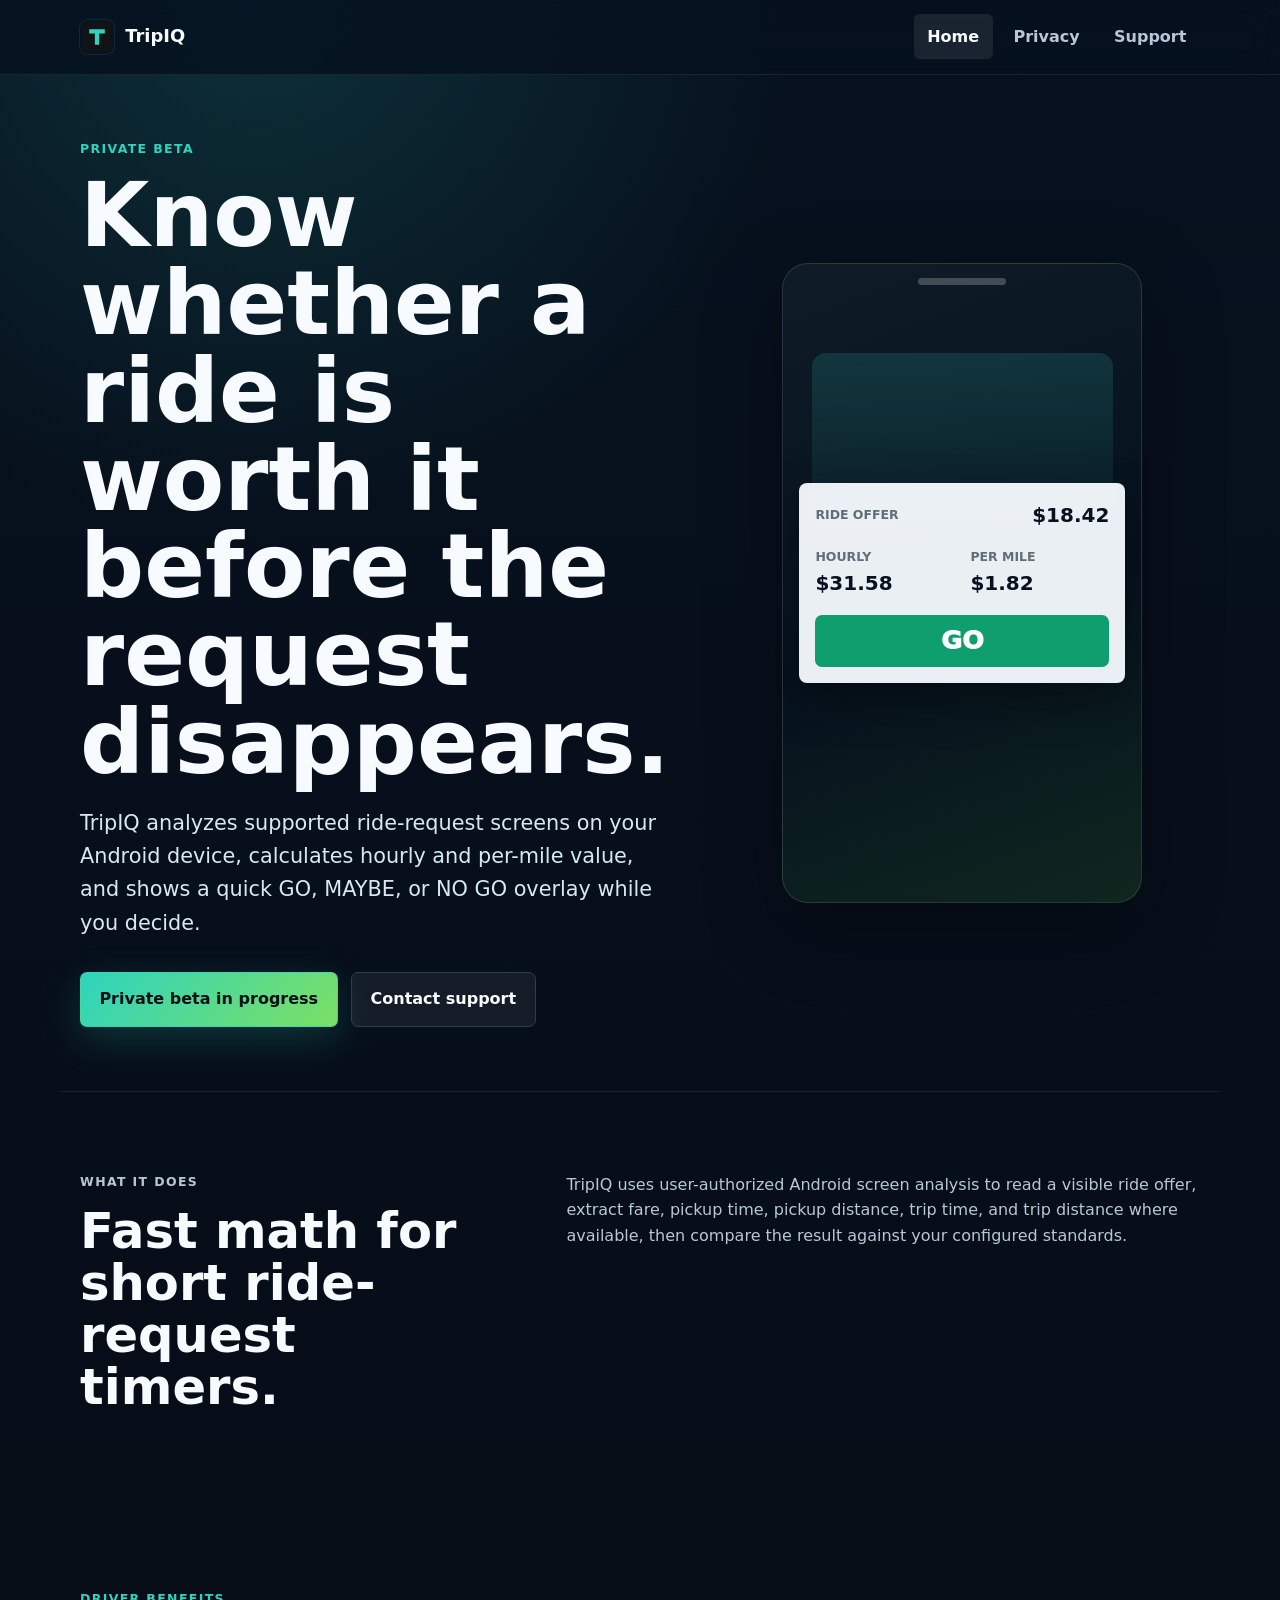
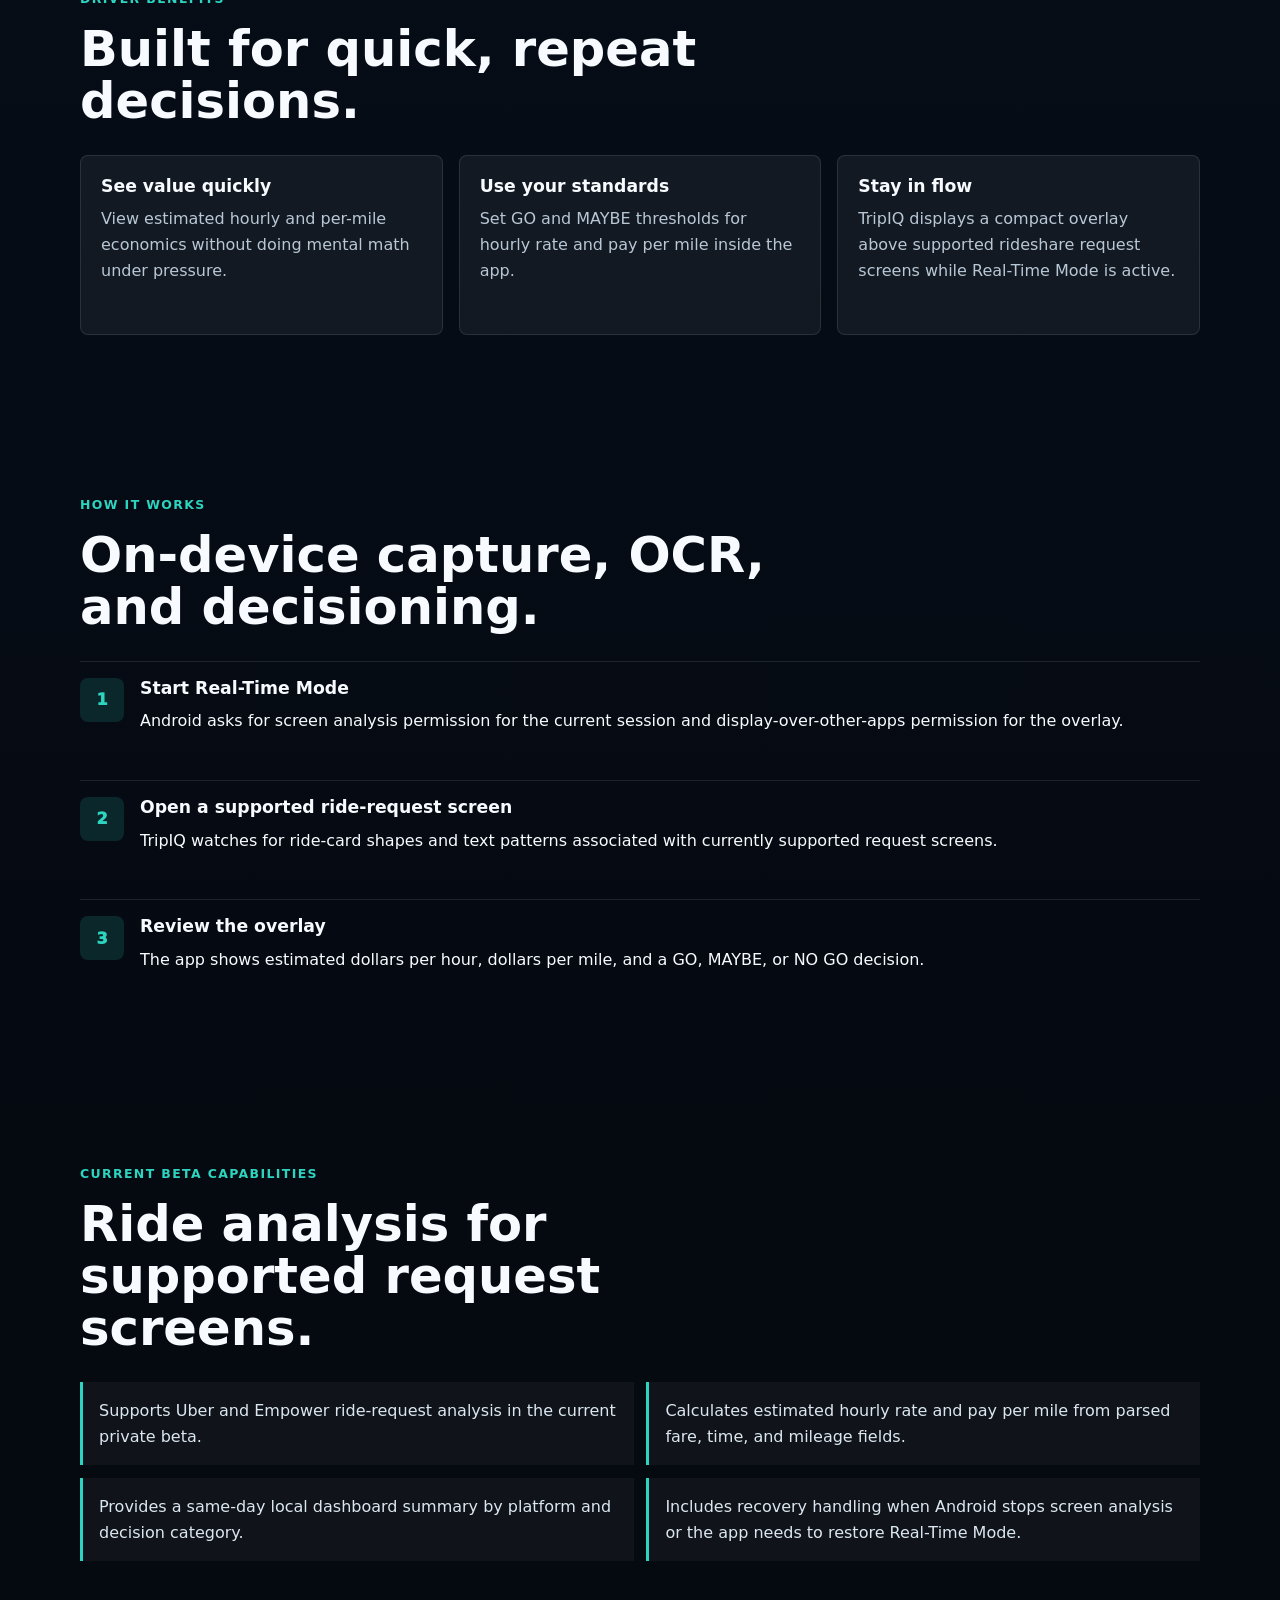
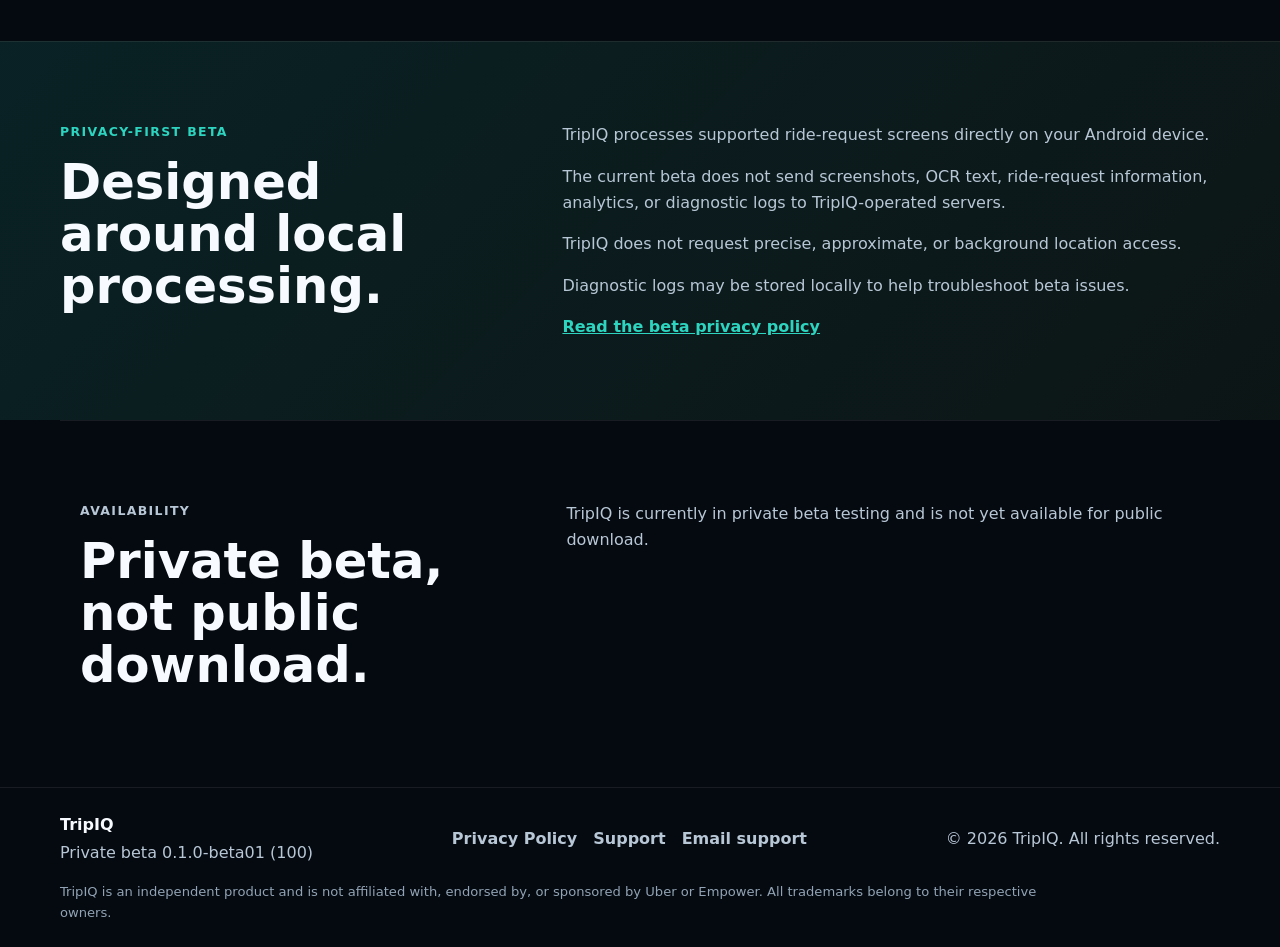
==== index.html @ 37052b3e "Launch TripIQ beta website" ====
﻿<!doctype html>
<html lang="en">
<head>
  <meta charset="utf-8">
  <meta name="viewport" content="width=device-width, initial-scale=1">
  <title>TripIQ | Private beta ride analysis for drivers</title>
  <meta name="description" content="TripIQ helps rideshare drivers judge supported ride requests with on-device hourly and per-mile analysis during private beta testing.">
  <meta name="theme-color" content="#08111f">
  <link rel="icon" href="assets/tripiq-icon.svg" type="image/svg+xml">
  <link rel="stylesheet" href="styles.css">
</head>
<body>
  <a class="skip-link" href="#main">Skip to content</a>
  <header class="site-header">
    <nav class="nav" aria-label="Main navigation">
      <a class="brand" href="index.html" aria-label="TripIQ home">
        <img src="assets/tripiq-icon.svg" alt="" width="34" height="34">
        <span>TripIQ</span>
      </a>
      <button class="nav-toggle" type="button" aria-expanded="false" aria-controls="site-links">
        <span class="sr-only">Menu</span>
        <span></span><span></span><span></span>
      </button>
      <div class="nav-links" id="site-links">
        <a href="index.html" aria-current="page">Home</a>
        <a href="privacy.html">Privacy</a>
        <a href="support.html">Support</a>
      </div>
    </nav>
  </header>

  <main id="main">
    <section class="hero section">
      <div class="hero-copy">
        <p class="eyebrow">Private beta</p>
        <h1>Know whether a ride is worth it before the request disappears.</h1>
        <p class="lede">TripIQ analyzes supported ride-request screens on your Android device, calculates hourly and per-mile value, and shows a quick GO, MAYBE, or NO GO overlay while you decide.</p>
        <div class="hero-actions" aria-label="Primary actions">
          <span class="button button-disabled" aria-disabled="true">Private beta in progress</span>
          <a class="button button-secondary" href="support.html">Contact support</a>
        </div>
      </div>
      <div class="hero-panel" aria-label="TripIQ result preview">
        <div class="phone-shell">
          <div class="phone-top"></div>
          <div class="ride-card-mini">
            <div class="mini-row"><span>Ride offer</span><strong>$18.42</strong></div>
            <div class="mini-grid">
              <div><span>Hourly</span><strong>$31.58</strong></div>
              <div><span>Per mile</span><strong>$1.82</strong></div>
            </div>
            <div class="decision-pill">GO</div>
          </div>
        </div>
      </div>
    </section>

    <section class="section split-section">
      <div>
        <p class="eyebrow">What it does</p>
        <h2>Fast math for short ride-request timers.</h2>
      </div>
      <p>TripIQ uses user-authorized Android screen analysis to read a visible ride offer, extract fare, pickup time, pickup distance, trip time, and trip distance where available, then compare the result against your configured standards.</p>
    </section>

    <section class="section benefits" aria-labelledby="benefits-title">
      <div class="section-heading">
        <p class="eyebrow">Driver benefits</p>
        <h2 id="benefits-title">Built for quick, repeat decisions.</h2>
      </div>
      <div class="card-grid three">
        <article class="info-card"><h3>See value quickly</h3><p>View estimated hourly and per-mile economics without doing mental math under pressure.</p></article>
        <article class="info-card"><h3>Use your standards</h3><p>Set GO and MAYBE thresholds for hourly rate and pay per mile inside the app.</p></article>
        <article class="info-card"><h3>Stay in flow</h3><p>TripIQ displays a compact overlay above supported rideshare request screens while Real-Time Mode is active.</p></article>
      </div>
    </section>

    <section class="section process" aria-labelledby="how-title">
      <div class="section-heading">
        <p class="eyebrow">How it works</p>
        <h2 id="how-title">On-device capture, OCR, and decisioning.</h2>
      </div>
      <ol class="steps">
        <li><span>1</span><div><h3>Start Real-Time Mode</h3><p>Android asks for screen analysis permission for the current session and display-over-other-apps permission for the overlay.</p></div></li>
        <li><span>2</span><div><h3>Open a supported ride-request screen</h3><p>TripIQ watches for ride-card shapes and text patterns associated with currently supported request screens.</p></div></li>
        <li><span>3</span><div><h3>Review the overlay</h3><p>The app shows estimated dollars per hour, dollars per mile, and a GO, MAYBE, or NO GO decision.</p></div></li>
      </ol>
    </section>

    <section class="section capabilities" aria-labelledby="capabilities-title">
      <div class="section-heading">
        <p class="eyebrow">Current beta capabilities</p>
        <h2 id="capabilities-title">Ride analysis for supported request screens.</h2>
      </div>
      <div class="feature-list">
        <p>Supports Uber and Empower ride-request analysis in the current private beta.</p>
        <p>Calculates estimated hourly rate and pay per mile from parsed fare, time, and mileage fields.</p>
        <p>Provides a same-day local dashboard summary by platform and decision category.</p>
        <p>Includes recovery handling when Android stops screen analysis or the app needs to restore Real-Time Mode.</p>
      </div>
    </section>

    <section class="section privacy-band" aria-labelledby="privacy-title">
      <div>
        <p class="eyebrow">Privacy-first beta</p>
        <h2 id="privacy-title">Designed around local processing.</h2>
      </div>
      <div class="privacy-points">
        <p>TripIQ processes supported ride-request screens directly on your Android device.</p>
        <p>The current beta does not send screenshots, OCR text, ride-request information, analytics, or diagnostic logs to TripIQ-operated servers.</p>
        <p>TripIQ does not request precise, approximate, or background location access.</p>
        <p>Diagnostic logs may be stored locally to help troubleshoot beta issues.</p>
        <a class="text-link" href="privacy.html">Read the beta privacy policy</a>
      </div>
    </section>

    <section class="section beta-note" aria-labelledby="beta-title">
      <div>
        <p class="eyebrow">Availability</p>
        <h2 id="beta-title">Private beta, not public download.</h2>
      </div>
      <p>TripIQ is currently in private beta testing and is not yet available for public download.</p>
    </section>
  </main>

  <footer class="site-footer">
    <div><strong>TripIQ</strong><span>Private beta 0.1.0-beta01 (100)</span></div>
    <nav aria-label="Footer navigation"><a href="privacy.html">Privacy Policy</a><a href="support.html">Support</a><a href="mailto:support.tripiq@gmail.com">Email support</a></nav>
    <p>&copy; 2026 TripIQ. All rights reserved.</p>
    <p class="footer-legal">TripIQ is an independent product and is not affiliated with, endorsed by, or sponsored by Uber or Empower. All trademarks belong to their respective owners.</p>
  </footer>
  <script src="script.js"></script>
</body>
</html>
---- styles.css ----
﻿:root {
  color-scheme: dark;
  --bg: #07111f;
  --bg-2: #0b1828;
  --surface: #111d2b;
  --surface-2: #142536;
  --text: #f7fbff;
  --muted: #b8c7d6;
  --line: #284053;
  --accent: #2dd4bf;
  --accent-2: #7ddf64;
  --warn: #fbbf24;
  --shadow: 0 24px 80px rgba(0, 0, 0, .32);
}

* { box-sizing: border-box; }
html { scroll-behavior: smooth; }
body {
  margin: 0;
  overflow-x: hidden;
  font-family: Inter, ui-sans-serif, system-ui, -apple-system, BlinkMacSystemFont, "Segoe UI", sans-serif;
  background: radial-gradient(circle at 20% 0%, rgba(45, 212, 191, .16), transparent 34rem), linear-gradient(180deg, var(--bg), #050910 72%);
  color: var(--text);
  line-height: 1.6;
}
body.nav-open { overflow: hidden; }
a { color: inherit; }
a:hover { color: var(--accent); }
:focus-visible { outline: 3px solid var(--accent); outline-offset: 4px; border-radius: 6px; }
.skip-link { position: absolute; left: 1rem; top: .75rem; z-index: 20; transform: translateY(-160%); padding: .7rem 1rem; background: var(--accent); color: #041116; font-weight: 800; border-radius: 6px; }
.skip-link:focus { transform: translateY(0); }
.sr-only { position: absolute; width: 1px; height: 1px; overflow: hidden; clip: rect(0, 0, 0, 0); white-space: nowrap; }
.site-header { position: sticky; top: 0; z-index: 10; backdrop-filter: blur(18px); background: rgba(7, 17, 31, .84); border-bottom: 1px solid rgba(255, 255, 255, .08); }
.nav { max-width: 1160px; margin: 0 auto; padding: .9rem 1.25rem; display: flex; align-items: center; justify-content: space-between; gap: 1rem; }
.brand { display: inline-flex; align-items: center; gap: .7rem; text-decoration: none; font-weight: 900; font-size: 1.12rem; letter-spacing: 0; }
.brand img { border-radius: 8px; box-shadow: 0 0 0 1px rgba(255, 255, 255, .08); }
.nav-links { display: flex; gap: .45rem; align-items: center; }
.nav-links a { padding: .6rem .85rem; color: var(--muted); text-decoration: none; font-weight: 700; border-radius: 6px; }
.nav-links a[aria-current="page"], .nav-links a:hover { color: var(--text); background: rgba(255, 255, 255, .08); }
.nav-toggle { display: none; width: 44px; height: 44px; border: 1px solid var(--line); background: rgba(255, 255, 255, .06); border-radius: 6px; }
.nav-toggle span:not(.sr-only) { display: block; width: 20px; height: 2px; margin: 4px auto; background: var(--text); }
.section { max-width: 1160px; margin: 0 auto; padding: 5rem 1.25rem; }
.hero { min-height: min(760px, calc(100vh - 120px)); display: grid; grid-template-columns: minmax(0, 1.1fr) minmax(300px, .9fr); gap: clamp(2rem, 5vw, 5rem); align-items: center; padding-top: 4rem; padding-bottom: 4rem; }
.eyebrow { margin: 0 0 .85rem; color: var(--accent); font-weight: 900; text-transform: uppercase; font-size: .78rem; letter-spacing: .11em; }
h1, h2, h3, p { margin-top: 0; }
h1 { max-width: 780px; font-size: clamp(2.7rem, 7vw, 5.9rem); line-height: .98; letter-spacing: 0; margin-bottom: 1.25rem; }
h2 { font-size: clamp(1.8rem, 4vw, 3.1rem); line-height: 1.05; letter-spacing: 0; margin-bottom: 1rem; }
h3 { font-size: 1.08rem; line-height: 1.25; margin-bottom: .55rem; }
.lede { color: #d9e7f2; max-width: 710px; font-size: clamp(1.07rem, 2.2vw, 1.3rem); }
.hero-actions { display: flex; flex-wrap: wrap; gap: .85rem; margin-top: 2rem; }
.button { display: inline-flex; align-items: center; justify-content: center; min-height: 48px; padding: .85rem 1.15rem; border-radius: 7px; border: 1px solid rgba(45, 212, 191, .65); background: linear-gradient(135deg, var(--accent), var(--accent-2)); color: #041116; text-decoration: none; font-weight: 900; box-shadow: 0 12px 38px rgba(45, 212, 191, .2); }
.button-secondary { color: var(--text); background: rgba(255, 255, 255, .06); border-color: var(--line); box-shadow: none; }
.button-disabled { cursor: default; }
.hero-panel { display: flex; justify-content: center; }
.phone-shell { width: min(360px, 100%); aspect-ratio: 9 / 16; padding: 1rem; border: 1px solid rgba(255, 255, 255, .12); border-radius: 26px; background: linear-gradient(160deg, #101b28, #06111e 55%, #0f271f); box-shadow: var(--shadow); display: grid; align-content: center; position: relative; overflow: hidden; }
.phone-shell:before { content: ""; position: absolute; inset: 14% 8% auto; height: 38%; background: linear-gradient(180deg, rgba(45, 212, 191, .16), transparent); border-radius: 14px; }
.phone-top { position: absolute; top: 14px; left: 50%; width: 88px; height: 7px; transform: translateX(-50%); border-radius: 999px; background: rgba(255, 255, 255, .22); }
.ride-card-mini { position: relative; border-radius: 8px; padding: 1rem; background: rgba(247, 251, 255, .95); color: #07111f; box-shadow: 0 18px 44px rgba(0, 0, 0, .35); }
.mini-row, .mini-grid { display: flex; justify-content: space-between; gap: 1rem; align-items: center; }
.mini-grid { display: grid; grid-template-columns: 1fr 1fr; margin: 1rem 0; }
.ride-card-mini span { display: block; color: #5f6e7a; font-size: .78rem; font-weight: 800; text-transform: uppercase; }
.ride-card-mini strong { font-size: 1.25rem; }
.decision-pill { display: grid; place-items: center; min-height: 52px; border-radius: 7px; background: #0f9f6e; color: white; font-weight: 1000; font-size: 1.6rem; }
.split-section, .beta-note, .privacy-band { display: grid; grid-template-columns: .8fr 1.2fr; gap: clamp(1.5rem, 5vw, 4rem); align-items: start; border-top: 1px solid rgba(255, 255, 255, .08); }
.split-section p, .beta-note p, .privacy-points p, .info-card p, .support-panel p, .policy-content p { color: var(--muted); }
.section-heading { max-width: 720px; margin-bottom: 1.75rem; }
.card-grid { display: grid; gap: 1rem; }
.card-grid.three { grid-template-columns: repeat(3, minmax(0, 1fr)); }
.info-card, .support-panel { background: rgba(255, 255, 255, .055); border: 1px solid rgba(255, 255, 255, .1); border-radius: 8px; padding: 1.25rem; }
.info-card { min-height: 180px; }
.steps { list-style: none; padding: 0; margin: 0; display: grid; gap: .9rem; }
.steps li { display: grid; grid-template-columns: 44px 1fr; gap: 1rem; padding: 1rem 0; border-top: 1px solid rgba(255, 255, 255, .1); }
.steps span { display: grid; place-items: center; width: 44px; height: 44px; border-radius: 8px; background: rgba(45, 212, 191, .14); color: var(--accent); font-weight: 1000; }
.feature-list { display: grid; grid-template-columns: repeat(2, minmax(0, 1fr)); gap: .8rem; }
.feature-list p { margin: 0; padding: 1rem; border-left: 3px solid var(--accent); background: rgba(255, 255, 255, .045); color: #dbe7f0; }
.privacy-band { max-width: none; padding-left: max(1.25rem, calc((100vw - 1160px) / 2)); padding-right: max(1.25rem, calc((100vw - 1160px) / 2)); background: linear-gradient(135deg, rgba(45, 212, 191, .12), rgba(125, 223, 100, .06)); }
.text-link { color: var(--accent); font-weight: 900; }
.page-hero { padding-bottom: 2rem; }
.policy-main, .support-main { min-height: 70vh; }
.policy-content { max-width: 860px; padding-top: 1rem; }
.policy-content h2 { font-size: 1.45rem; margin-top: 2rem; }
.policy-content a { color: var(--accent); font-weight: 800; }
.support-grid { display: grid; grid-template-columns: .9fr 1.1fr; gap: 1rem; align-items: start; padding-top: 1rem; }
.support-panel ul { margin: 0; padding-left: 1.2rem; color: var(--muted); }
.support-panel li + li { margin-top: .5rem; }
.caution { border-color: rgba(251, 191, 36, .4); background: rgba(251, 191, 36, .08); }
.site-footer { border-top: 1px solid rgba(255, 255, 255, .08); padding: 1.5rem max(1.25rem, calc((100vw - 1160px) / 2)); display: flex; justify-content: space-between; gap: 1rem; align-items: center; color: var(--muted); flex-wrap: wrap; }
.site-footer div { display: grid; gap: .15rem; }
.site-footer strong { color: var(--text); }
.site-footer nav { display: flex; gap: 1rem; }
.site-footer a { color: var(--muted); text-decoration: none; font-weight: 800; }
.site-footer p { margin: 0; }
@media (max-width: 820px) {
  .nav-toggle { display: inline-block; }
  .nav-links { position: fixed; inset: 66px 0 auto 0; display: none; flex-direction: column; align-items: stretch; padding: 1rem 1.25rem 1.25rem; background: rgba(7, 17, 31, .98); border-bottom: 1px solid rgba(255, 255, 255, .08); }
  body.nav-open .nav-links { display: flex; }
  .hero, .split-section, .beta-note, .privacy-band, .support-grid { grid-template-columns: 1fr; }
  .hero { min-height: auto; gap: 1.5rem; padding-top: 2.6rem; }
  .hero-copy { max-width: 340px; }
  h1 { max-width: 340px; font-size: clamp(1.75rem, 7.2vw, 1.98rem); line-height: 1.1; overflow-wrap: break-word; }
  .lede { max-width: 340px; font-size: .94rem; overflow-wrap: break-word; }
  .hero-actions { max-width: 340px; flex-direction: column; }
  .button { width: 100%; }
  .hero-panel { order: -1; }
  .phone-shell { width: min(210px, 58vw); border-radius: 22px; }
  .card-grid.three, .feature-list { grid-template-columns: 1fr; }
  .section { padding-top: 3.5rem; padding-bottom: 3.5rem; }
  .site-footer { align-items: flex-start; flex-direction: column; }
}
@media (prefers-reduced-motion: reduce) {
  *, *::before, *::after { scroll-behavior: auto !important; transition: none !important; animation: none !important; }
}

@media (max-width: 420px) {
  .hero-actions { flex-direction: column; }
  .button { width: 100%; }
}






.footer-legal { flex-basis: 100%; max-width: 980px; font-size: .82rem; color: #91a3b4; }
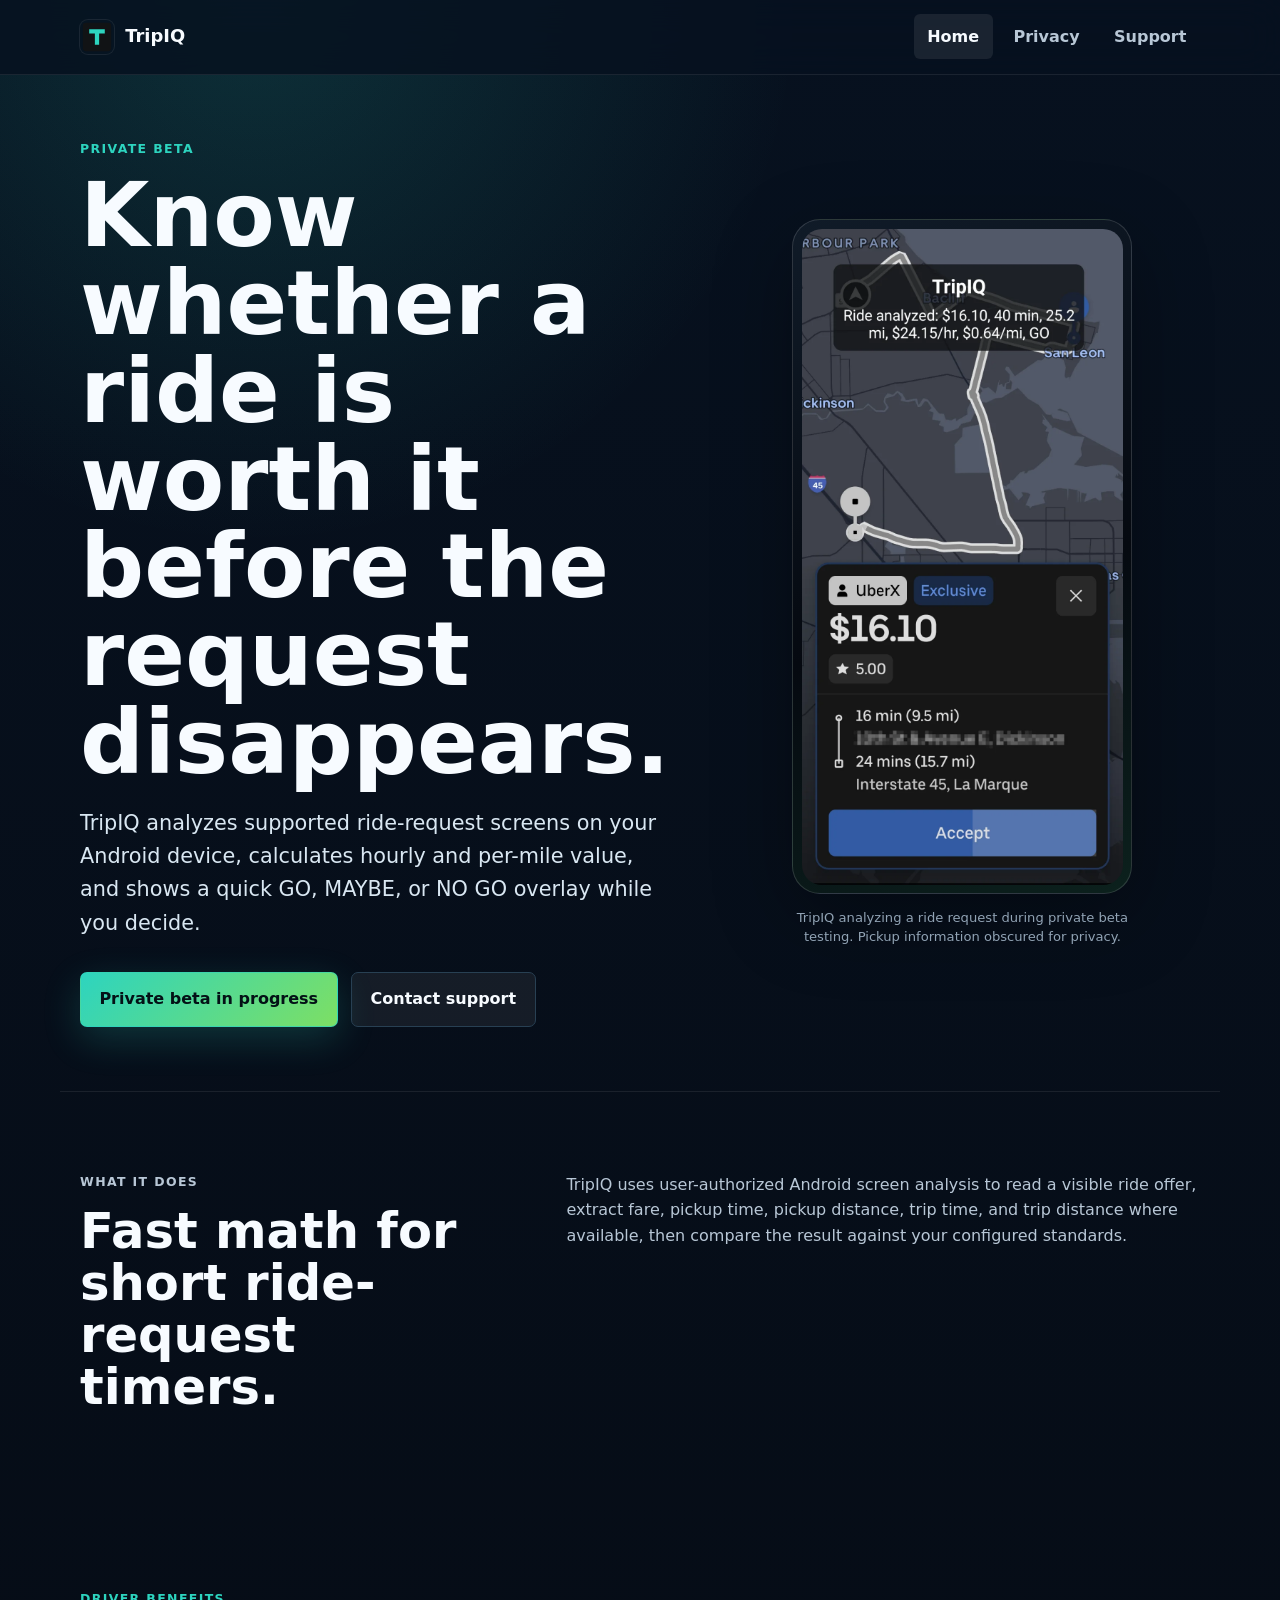
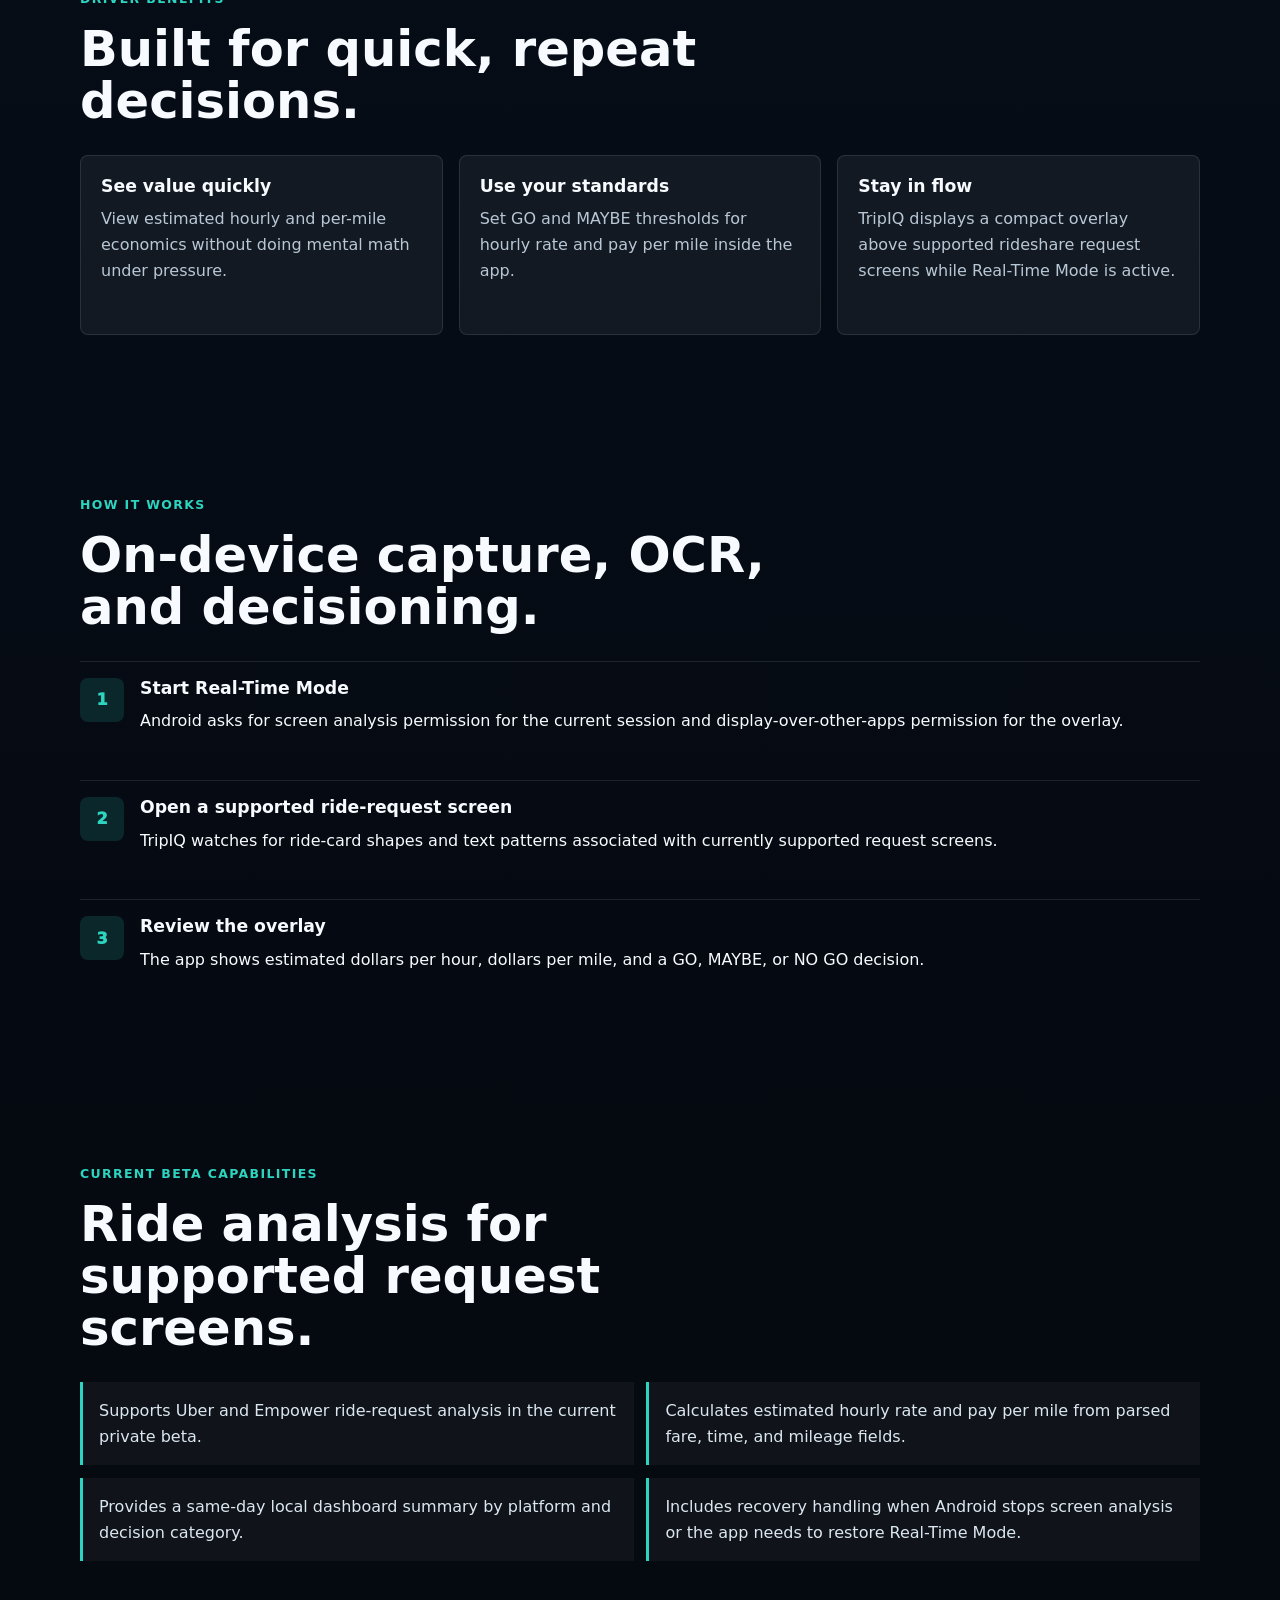
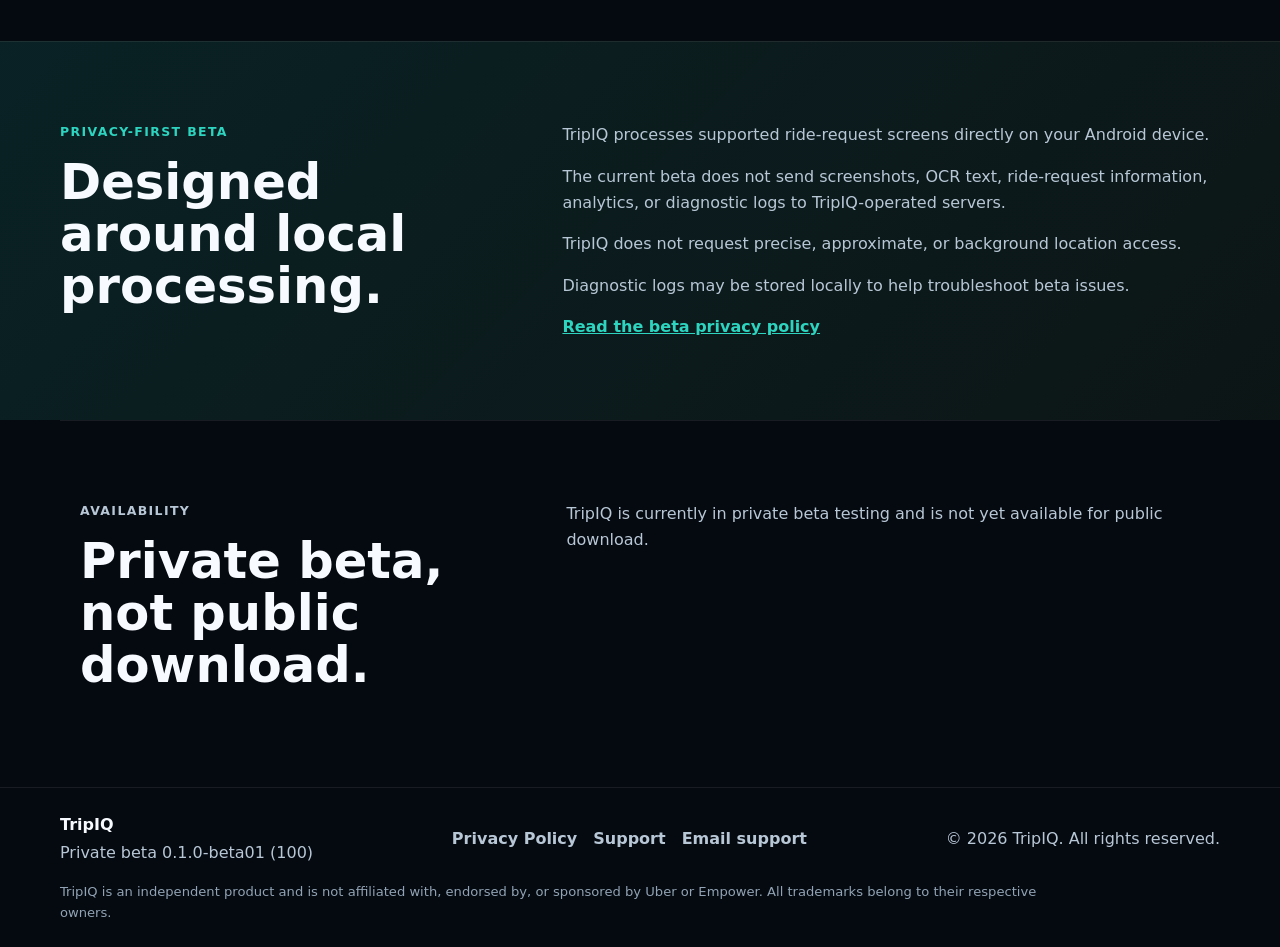
==== commit 95dbdc01: "Show TripIQ ride analysis on homepage" ====
--- a/index.html
+++ b/index.html
@@ -40,19 +40,12 @@
           <a class="button button-secondary" href="support.html">Contact support</a>
         </div>
       </div>
-      <div class="hero-panel" aria-label="TripIQ result preview">
-        <div class="phone-shell">
-          <div class="phone-top"></div>
-          <div class="ride-card-mini">
-            <div class="mini-row"><span>Ride offer</span><strong>$18.42</strong></div>
-            <div class="mini-grid">
-              <div><span>Hourly</span><strong>$31.58</strong></div>
-              <div><span>Per mile</span><strong>$1.82</strong></div>
-            </div>
-            <div class="decision-pill">GO</div>
-          </div>
+      <figure class="hero-panel" aria-label="TripIQ result preview">
+        <div class="phone-frame">
+          <img src="assets/tripiq-ride-analysis.webp" width="900" height="1842" alt="TripIQ displaying hourly and per-mile calculations over a rideshare request.">
         </div>
-      </div>
+        <figcaption>TripIQ analyzing a ride request during private beta testing. Pickup information obscured for privacy.</figcaption>
+      </figure>
     </section>
 
     <section class="section split-section">
--- a/styles.css
+++ b/styles.css
@@ -51,16 +51,10 @@
 .button { display: inline-flex; align-items: center; justify-content: center; min-height: 48px; padding: .85rem 1.15rem; border-radius: 7px; border: 1px solid rgba(45, 212, 191, .65); background: linear-gradient(135deg, var(--accent), var(--accent-2)); color: #041116; text-decoration: none; font-weight: 900; box-shadow: 0 12px 38px rgba(45, 212, 191, .2); }
 .button-secondary { color: var(--text); background: rgba(255, 255, 255, .06); border-color: var(--line); box-shadow: none; }
 .button-disabled { cursor: default; }
-.hero-panel { display: flex; justify-content: center; }
-.phone-shell { width: min(360px, 100%); aspect-ratio: 9 / 16; padding: 1rem; border: 1px solid rgba(255, 255, 255, .12); border-radius: 26px; background: linear-gradient(160deg, #101b28, #06111e 55%, #0f271f); box-shadow: var(--shadow); display: grid; align-content: center; position: relative; overflow: hidden; }
-.phone-shell:before { content: ""; position: absolute; inset: 14% 8% auto; height: 38%; background: linear-gradient(180deg, rgba(45, 212, 191, .16), transparent); border-radius: 14px; }
-.phone-top { position: absolute; top: 14px; left: 50%; width: 88px; height: 7px; transform: translateX(-50%); border-radius: 999px; background: rgba(255, 255, 255, .22); }
-.ride-card-mini { position: relative; border-radius: 8px; padding: 1rem; background: rgba(247, 251, 255, .95); color: #07111f; box-shadow: 0 18px 44px rgba(0, 0, 0, .35); }
-.mini-row, .mini-grid { display: flex; justify-content: space-between; gap: 1rem; align-items: center; }
-.mini-grid { display: grid; grid-template-columns: 1fr 1fr; margin: 1rem 0; }
-.ride-card-mini span { display: block; color: #5f6e7a; font-size: .78rem; font-weight: 800; text-transform: uppercase; }
-.ride-card-mini strong { font-size: 1.25rem; }
-.decision-pill { display: grid; place-items: center; min-height: 52px; border-radius: 7px; background: #0f9f6e; color: white; font-weight: 1000; font-size: 1.6rem; }
+.hero-panel { display: grid; justify-items: center; gap: .85rem; margin: 0; }
+.phone-frame { width: min(340px, 100%); padding: .55rem; border: 1px solid rgba(255, 255, 255, .14); border-radius: 28px; background: linear-gradient(160deg, #101b28, #050910 56%, #0c211d); box-shadow: var(--shadow); overflow: hidden; }
+.phone-frame img { display: block; width: 100%; height: auto; border-radius: 20px; }
+.hero-panel figcaption { max-width: 340px; margin: 0; color: #91a3b4; font-size: .82rem; line-height: 1.45; text-align: center; }
 .split-section, .beta-note, .privacy-band { display: grid; grid-template-columns: .8fr 1.2fr; gap: clamp(1.5rem, 5vw, 4rem); align-items: start; border-top: 1px solid rgba(255, 255, 255, .08); }
 .split-section p, .beta-note p, .privacy-points p, .info-card p, .support-panel p, .policy-content p { color: var(--muted); }
 .section-heading { max-width: 720px; margin-bottom: 1.75rem; }
@@ -102,10 +96,25 @@
   .hero-actions { max-width: 340px; flex-direction: column; }
   .button { width: 100%; }
   .hero-panel { order: -1; }
-  .phone-shell { width: min(210px, 58vw); border-radius: 22px; }
+  .phone-frame { width: min(300px, 84vw); border-radius: 24px; }
+  .phone-frame img { border-radius: 17px; }
+  .hero-panel figcaption { max-width: min(300px, 84vw); font-size: .76rem; }
   .card-grid.three, .feature-list { grid-template-columns: 1fr; }
   .section { padding-top: 3.5rem; padding-bottom: 3.5rem; }
   .site-footer { align-items: flex-start; flex-direction: column; }
+}
+@media (min-width: 821px) and (max-height: 850px) {
+  .hero { align-items: start; }
+  .phone-frame { width: min(290px, 100%); }
+  .hero-panel figcaption { max-width: 290px; }
+}
+@media (min-width: 821px) and (max-height: 780px) {
+  .phone-frame { width: min(270px, 100%); }
+  .hero-panel figcaption { max-width: 270px; }
+}
+@media (max-width: 820px) and (max-height: 760px) {
+  .phone-frame { width: min(240px, 70vw); }
+  .hero-panel figcaption { max-width: min(240px, 70vw); }
 }
 @media (prefers-reduced-motion: reduce) {
   *, *::before, *::after { scroll-behavior: auto !important; transition: none !important; animation: none !important; }
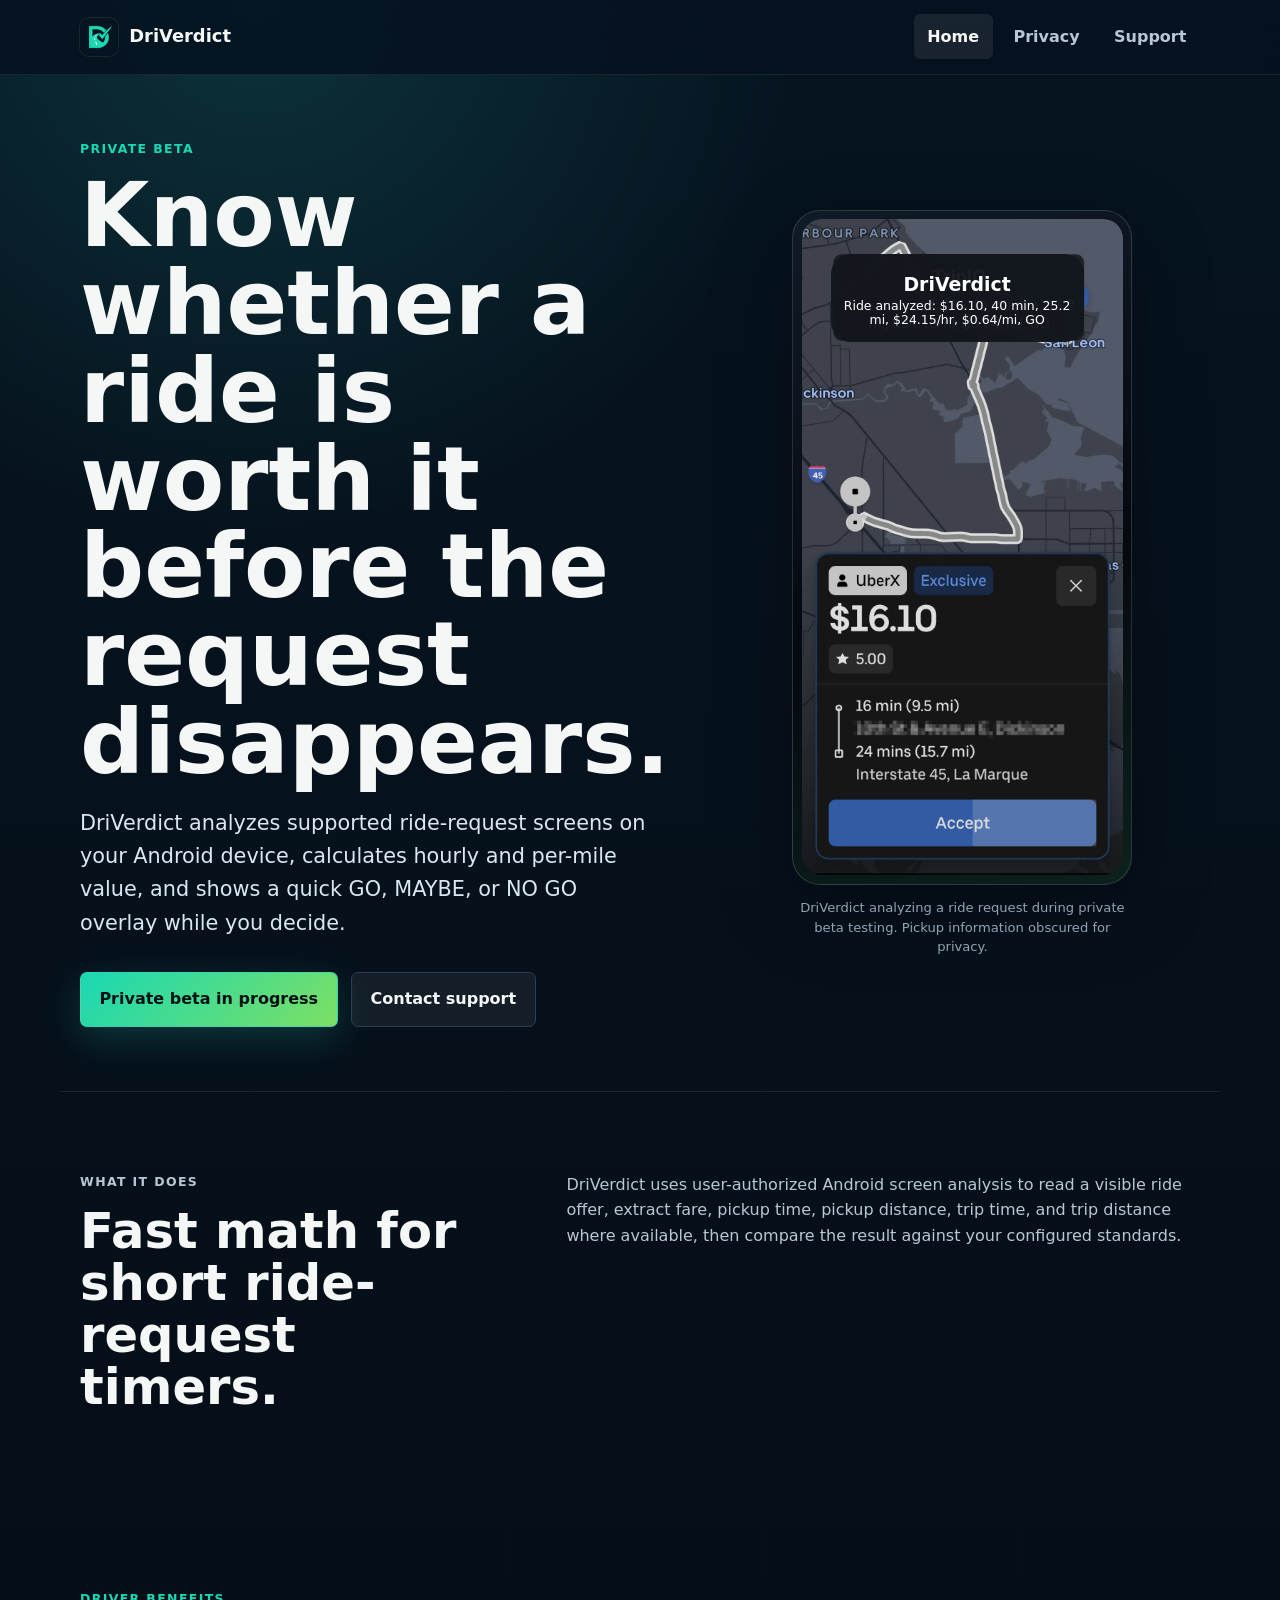
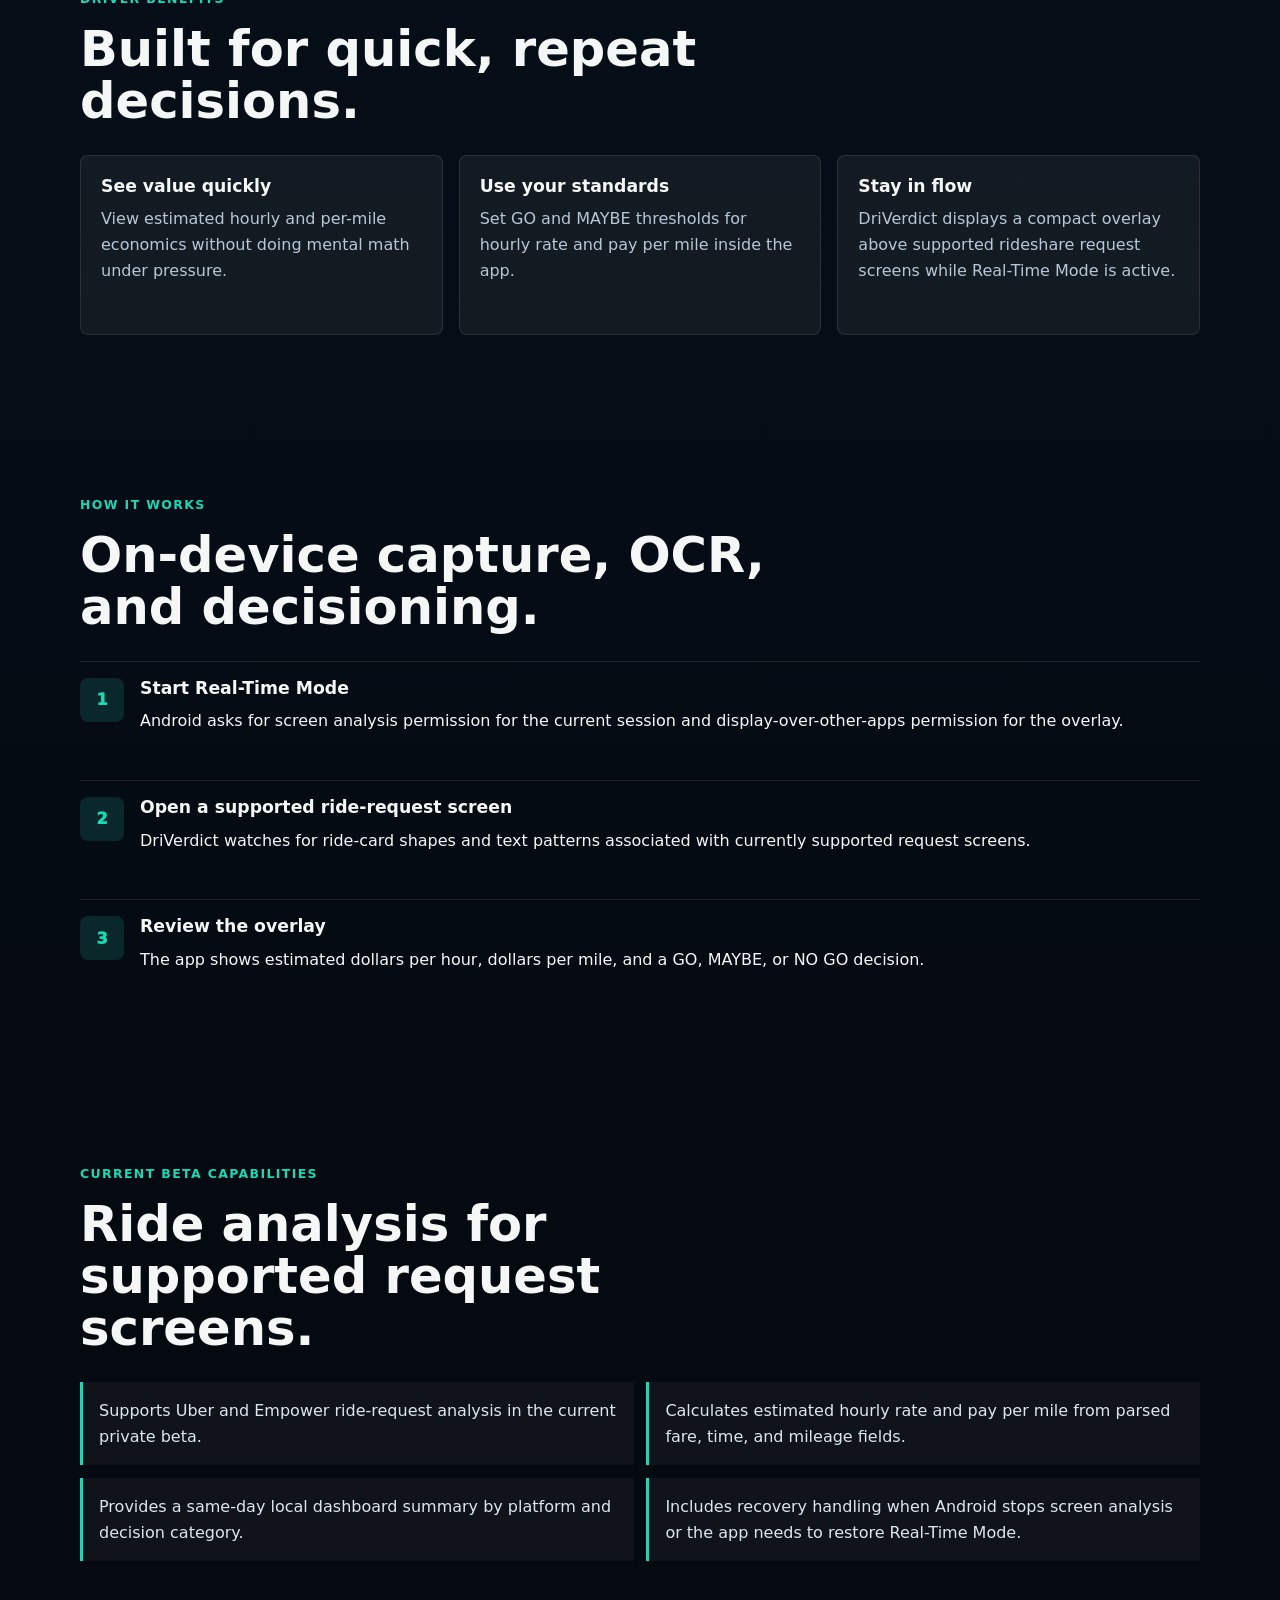
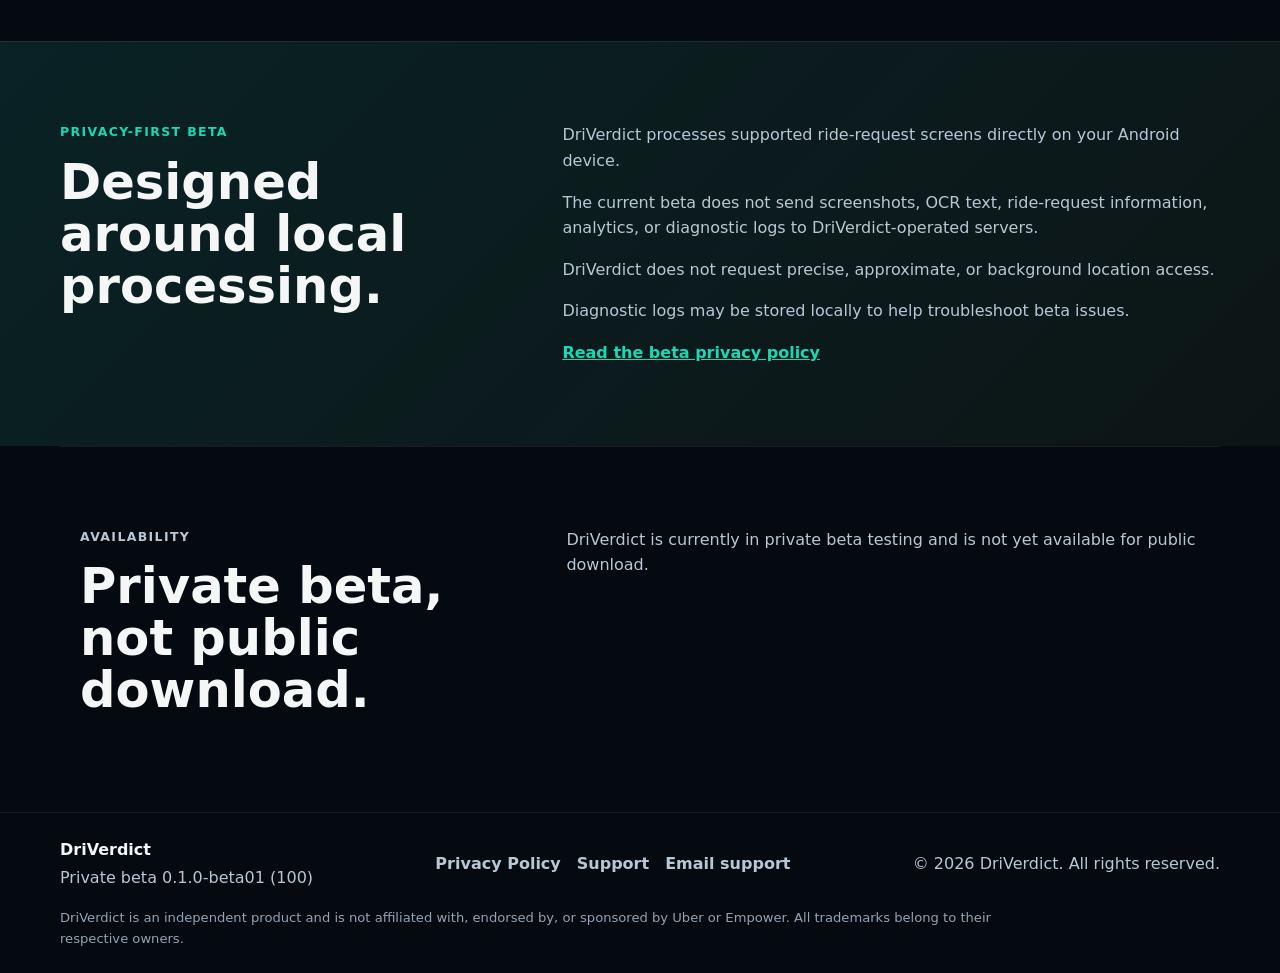
==== commit 6e5d8a24: "Rebrand website to DriVerdict" ====
--- a/index.html
+++ b/index.html
@@ -3,19 +3,27 @@
 <head>
   <meta charset="utf-8">
   <meta name="viewport" content="width=device-width, initial-scale=1">
-  <title>TripIQ | Private beta ride analysis for drivers</title>
-  <meta name="description" content="TripIQ helps rideshare drivers judge supported ride requests with on-device hourly and per-mile analysis during private beta testing.">
-  <meta name="theme-color" content="#08111f">
-  <link rel="icon" href="assets/tripiq-icon.svg" type="image/svg+xml">
+  <title>DriVerdict | Real-time ride math for better driver decisions</title>
+  <meta name="description" content="DriVerdict helps rideshare drivers evaluate supported ride requests with on-device hourly and per-mile analysis.">
+  <meta name="theme-color" content="#061421">
+  <link rel="canonical" href="https://driverdict.com/">
+  <meta property="og:title" content="DriVerdict | Real-time ride math for better driver decisions">
+  <meta property="og:description" content="Fast, on-device ride analysis for better driver decisions.">
+  <meta property="og:type" content="website">
+  <meta property="og:url" content="https://driverdict.com/">
+  <meta property="og:image" content="https://driverdict.com/assets/drivervdict-icon-1024.png">
+  <meta name="twitter:card" content="summary">
+  <link rel="icon" href="assets/favicon-32.png" type="image/png" sizes="32x32">
+  <link rel="apple-touch-icon" href="assets/drivervdict-icon-1024.png">
   <link rel="stylesheet" href="styles.css">
 </head>
 <body>
   <a class="skip-link" href="#main">Skip to content</a>
   <header class="site-header">
     <nav class="nav" aria-label="Main navigation">
-      <a class="brand" href="index.html" aria-label="TripIQ home">
-        <img src="assets/tripiq-icon.svg" alt="" width="34" height="34">
-        <span>TripIQ</span>
+      <a class="brand" href="index.html" aria-label="DriVerdict home">
+        <img src="assets/drivervdict-icon-1024.png" alt="" width="38" height="38">
+        <span>DriVerdict</span>
       </a>
       <button class="nav-toggle" type="button" aria-expanded="false" aria-controls="site-links">
         <span class="sr-only">Menu</span>
@@ -34,17 +42,20 @@
       <div class="hero-copy">
         <p class="eyebrow">Private beta</p>
         <h1>Know whether a ride is worth it before the request disappears.</h1>
-        <p class="lede">TripIQ analyzes supported ride-request screens on your Android device, calculates hourly and per-mile value, and shows a quick GO, MAYBE, or NO GO overlay while you decide.</p>
+        <p class="lede">DriVerdict analyzes supported ride-request screens on your Android device, calculates hourly and per-mile value, and shows a quick GO, MAYBE, or NO GO overlay while you decide.</p>
         <div class="hero-actions" aria-label="Primary actions">
           <span class="button button-disabled" aria-disabled="true">Private beta in progress</span>
           <a class="button button-secondary" href="support.html">Contact support</a>
         </div>
       </div>
-      <figure class="hero-panel" aria-label="TripIQ result preview">
+      <figure class="hero-panel" aria-label="DriVerdict result preview">
         <div class="phone-frame">
-          <img src="assets/tripiq-ride-analysis.webp" width="900" height="1842" alt="TripIQ displaying hourly and per-mile calculations over a rideshare request.">
+          <div class="screenshot-wrap">
+            <img src="assets/drivervdict-ride-analysis.webp" width="900" height="1842" alt="DriVerdict displaying hourly and per-mile calculations over a rideshare request.">
+            <div class="analysis-rebrand" aria-hidden="true"><strong>DriVerdict</strong><span>Ride analyzed: $16.10, 40 min, 25.2 mi, $24.15/hr, $0.64/mi, GO</span></div>
+          </div>
         </div>
-        <figcaption>TripIQ analyzing a ride request during private beta testing. Pickup information obscured for privacy.</figcaption>
+        <figcaption>DriVerdict analyzing a ride request during private beta testing. Pickup information obscured for privacy.</figcaption>
       </figure>
     </section>
 
@@ -53,7 +64,7 @@
         <p class="eyebrow">What it does</p>
         <h2>Fast math for short ride-request timers.</h2>
       </div>
-      <p>TripIQ uses user-authorized Android screen analysis to read a visible ride offer, extract fare, pickup time, pickup distance, trip time, and trip distance where available, then compare the result against your configured standards.</p>
+      <p>DriVerdict uses user-authorized Android screen analysis to read a visible ride offer, extract fare, pickup time, pickup distance, trip time, and trip distance where available, then compare the result against your configured standards.</p>
     </section>
 
     <section class="section benefits" aria-labelledby="benefits-title">
@@ -64,7 +75,7 @@
       <div class="card-grid three">
         <article class="info-card"><h3>See value quickly</h3><p>View estimated hourly and per-mile economics without doing mental math under pressure.</p></article>
         <article class="info-card"><h3>Use your standards</h3><p>Set GO and MAYBE thresholds for hourly rate and pay per mile inside the app.</p></article>
-        <article class="info-card"><h3>Stay in flow</h3><p>TripIQ displays a compact overlay above supported rideshare request screens while Real-Time Mode is active.</p></article>
+        <article class="info-card"><h3>Stay in flow</h3><p>DriVerdict displays a compact overlay above supported rideshare request screens while Real-Time Mode is active.</p></article>
       </div>
     </section>
 
@@ -75,7 +86,7 @@
       </div>
       <ol class="steps">
         <li><span>1</span><div><h3>Start Real-Time Mode</h3><p>Android asks for screen analysis permission for the current session and display-over-other-apps permission for the overlay.</p></div></li>
-        <li><span>2</span><div><h3>Open a supported ride-request screen</h3><p>TripIQ watches for ride-card shapes and text patterns associated with currently supported request screens.</p></div></li>
+        <li><span>2</span><div><h3>Open a supported ride-request screen</h3><p>DriVerdict watches for ride-card shapes and text patterns associated with currently supported request screens.</p></div></li>
         <li><span>3</span><div><h3>Review the overlay</h3><p>The app shows estimated dollars per hour, dollars per mile, and a GO, MAYBE, or NO GO decision.</p></div></li>
       </ol>
     </section>
@@ -99,9 +110,9 @@
         <h2 id="privacy-title">Designed around local processing.</h2>
       </div>
       <div class="privacy-points">
-        <p>TripIQ processes supported ride-request screens directly on your Android device.</p>
-        <p>The current beta does not send screenshots, OCR text, ride-request information, analytics, or diagnostic logs to TripIQ-operated servers.</p>
-        <p>TripIQ does not request precise, approximate, or background location access.</p>
+        <p>DriVerdict processes supported ride-request screens directly on your Android device.</p>
+        <p>The current beta does not send screenshots, OCR text, ride-request information, analytics, or diagnostic logs to DriVerdict-operated servers.</p>
+        <p>DriVerdict does not request precise, approximate, or background location access.</p>
         <p>Diagnostic logs may be stored locally to help troubleshoot beta issues.</p>
         <a class="text-link" href="privacy.html">Read the beta privacy policy</a>
       </div>
@@ -112,15 +123,15 @@
         <p class="eyebrow">Availability</p>
         <h2 id="beta-title">Private beta, not public download.</h2>
       </div>
-      <p>TripIQ is currently in private beta testing and is not yet available for public download.</p>
+      <p>DriVerdict is currently in private beta testing and is not yet available for public download.</p>
     </section>
   </main>
 
   <footer class="site-footer">
-    <div><strong>TripIQ</strong><span>Private beta 0.1.0-beta01 (100)</span></div>
+    <div><strong>DriVerdict</strong><span>Private beta 0.1.0-beta01 (100)</span></div>
     <nav aria-label="Footer navigation"><a href="privacy.html">Privacy Policy</a><a href="support.html">Support</a><a href="mailto:support.tripiq@gmail.com">Email support</a></nav>
-    <p>&copy; 2026 TripIQ. All rights reserved.</p>
-    <p class="footer-legal">TripIQ is an independent product and is not affiliated with, endorsed by, or sponsored by Uber or Empower. All trademarks belong to their respective owners.</p>
+    <p>&copy; 2026 DriVerdict. All rights reserved.</p>
+    <p class="footer-legal">DriVerdict is an independent product and is not affiliated with, endorsed by, or sponsored by Uber or Empower. All trademarks belong to their respective owners.</p>
   </footer>
   <script src="script.js"></script>
 </body>
--- a/styles.css
+++ b/styles.css
@@ -1,13 +1,13 @@
 ﻿:root {
   color-scheme: dark;
-  --bg: #07111f;
+  --bg: #061421;
   --bg-2: #0b1828;
   --surface: #111d2b;
   --surface-2: #142536;
-  --text: #f7fbff;
+  --text: #f4f7f5;
   --muted: #b8c7d6;
   --line: #284053;
-  --accent: #2dd4bf;
+  --accent: #19d8b4;
   --accent-2: #7ddf64;
   --warn: #fbbf24;
   --shadow: 0 24px 80px rgba(0, 0, 0, .32);
@@ -33,7 +33,7 @@
 .site-header { position: sticky; top: 0; z-index: 10; backdrop-filter: blur(18px); background: rgba(7, 17, 31, .84); border-bottom: 1px solid rgba(255, 255, 255, .08); }
 .nav { max-width: 1160px; margin: 0 auto; padding: .9rem 1.25rem; display: flex; align-items: center; justify-content: space-between; gap: 1rem; }
 .brand { display: inline-flex; align-items: center; gap: .7rem; text-decoration: none; font-weight: 900; font-size: 1.12rem; letter-spacing: 0; }
-.brand img { border-radius: 8px; box-shadow: 0 0 0 1px rgba(255, 255, 255, .08); }
+.brand img { border-radius: 9px; box-shadow: 0 0 0 1px rgba(255, 255, 255, .08); }
 .nav-links { display: flex; gap: .45rem; align-items: center; }
 .nav-links a { padding: .6rem .85rem; color: var(--muted); text-decoration: none; font-weight: 700; border-radius: 6px; }
 .nav-links a[aria-current="page"], .nav-links a:hover { color: var(--text); background: rgba(255, 255, 255, .08); }
@@ -54,6 +54,26 @@
 .hero-panel { display: grid; justify-items: center; gap: .85rem; margin: 0; }
 .phone-frame { width: min(340px, 100%); padding: .55rem; border: 1px solid rgba(255, 255, 255, .14); border-radius: 28px; background: linear-gradient(160deg, #101b28, #050910 56%, #0c211d); box-shadow: var(--shadow); overflow: hidden; }
 .phone-frame img { display: block; width: 100%; height: auto; border-radius: 20px; }
+.screenshot-wrap { position: relative; }
+.analysis-rebrand {
+  position: absolute;
+  left: 8.9%;
+  top: 5.35%;
+  width: 78.9%;
+  min-height: 13.3%;
+  padding: 4.1% 2.5% 2.3%;
+  display: flex;
+  flex-direction: column;
+  align-items: center;
+  justify-content: center;
+  background: rgba(19, 23, 30, .96);
+  border-radius: 20px;
+  color: #fff;
+  line-height: 1.12;
+  text-align: center;
+}
+.analysis-rebrand strong { font-size: clamp(.82rem, 1.65vw, 1.18rem); line-height: 1; }
+.analysis-rebrand span { margin-top: .32rem; font-size: clamp(.56rem, 1.12vw, .78rem); }
 .hero-panel figcaption { max-width: 340px; margin: 0; color: #91a3b4; font-size: .82rem; line-height: 1.45; text-align: center; }
 .split-section, .beta-note, .privacy-band { display: grid; grid-template-columns: .8fr 1.2fr; gap: clamp(1.5rem, 5vw, 4rem); align-items: start; border-top: 1px solid rgba(255, 255, 255, .08); }
 .split-section p, .beta-note p, .privacy-points p, .info-card p, .support-panel p, .policy-content p { color: var(--muted); }
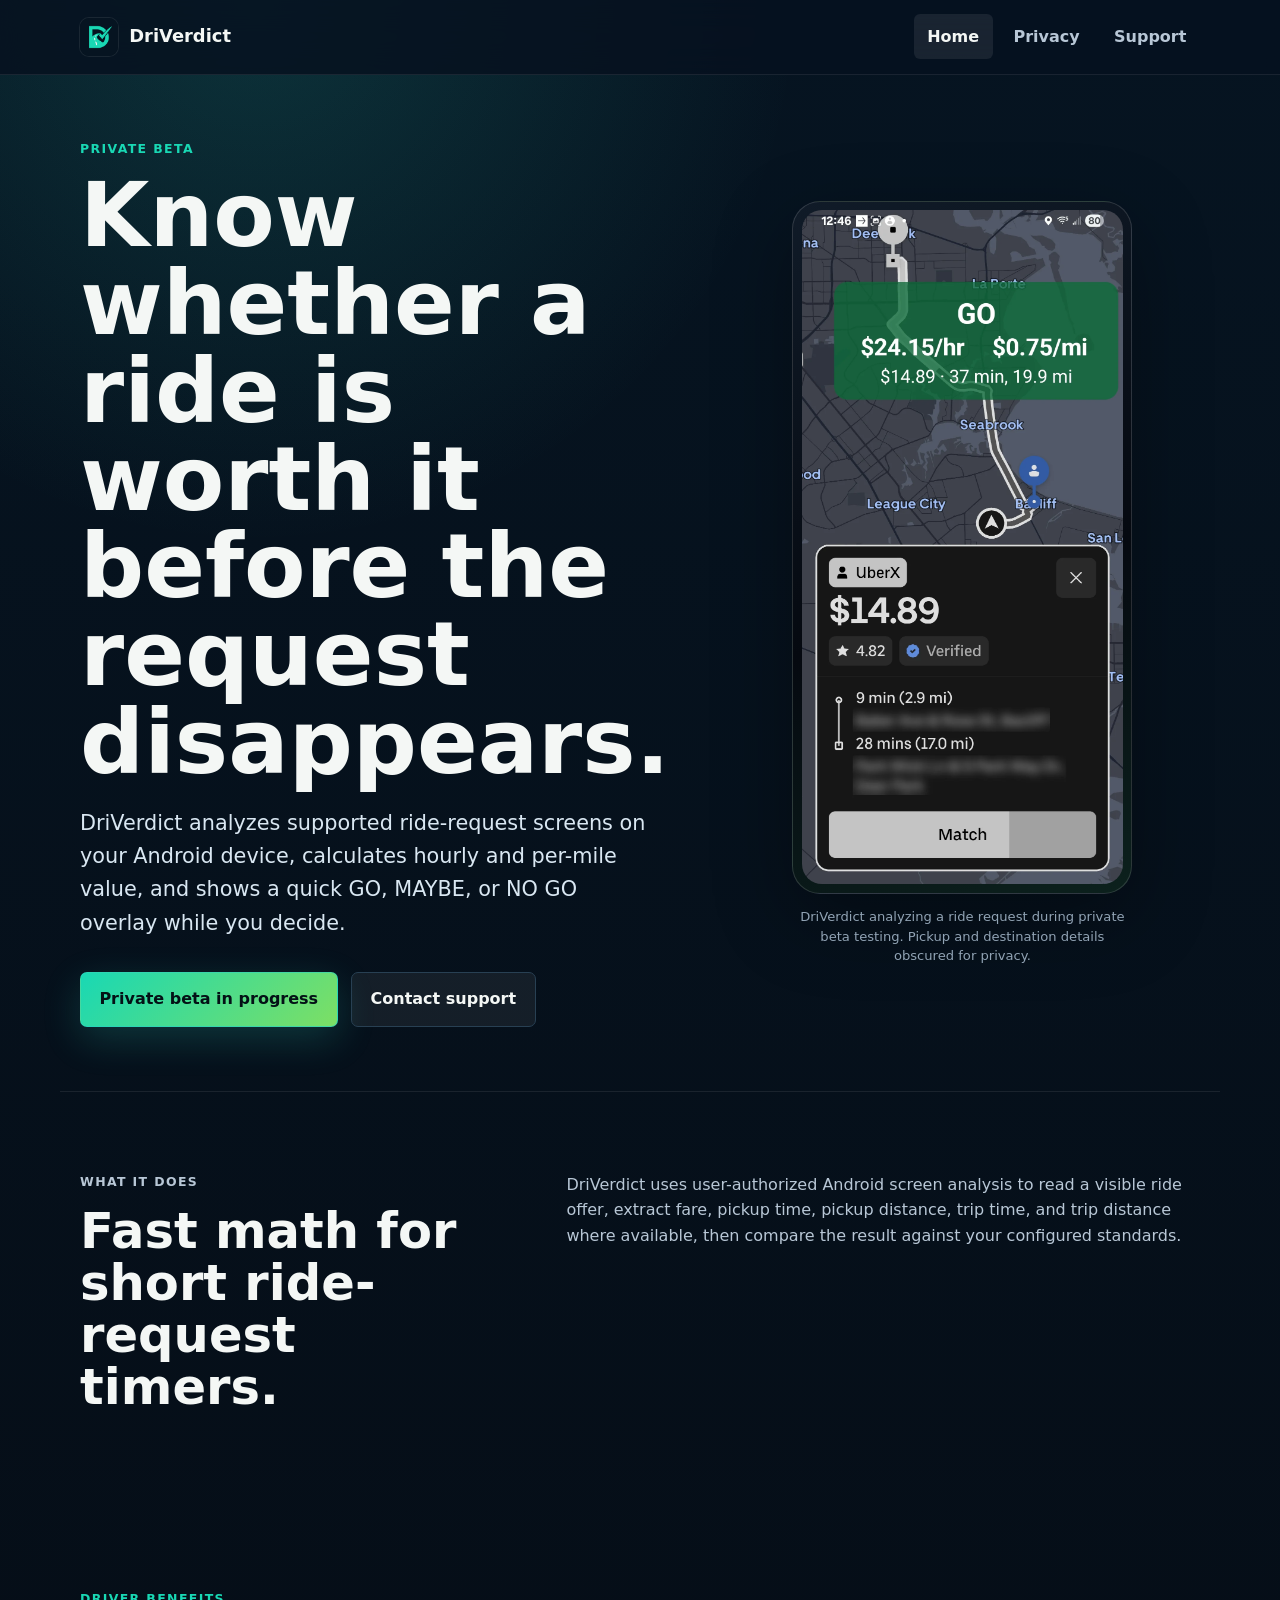
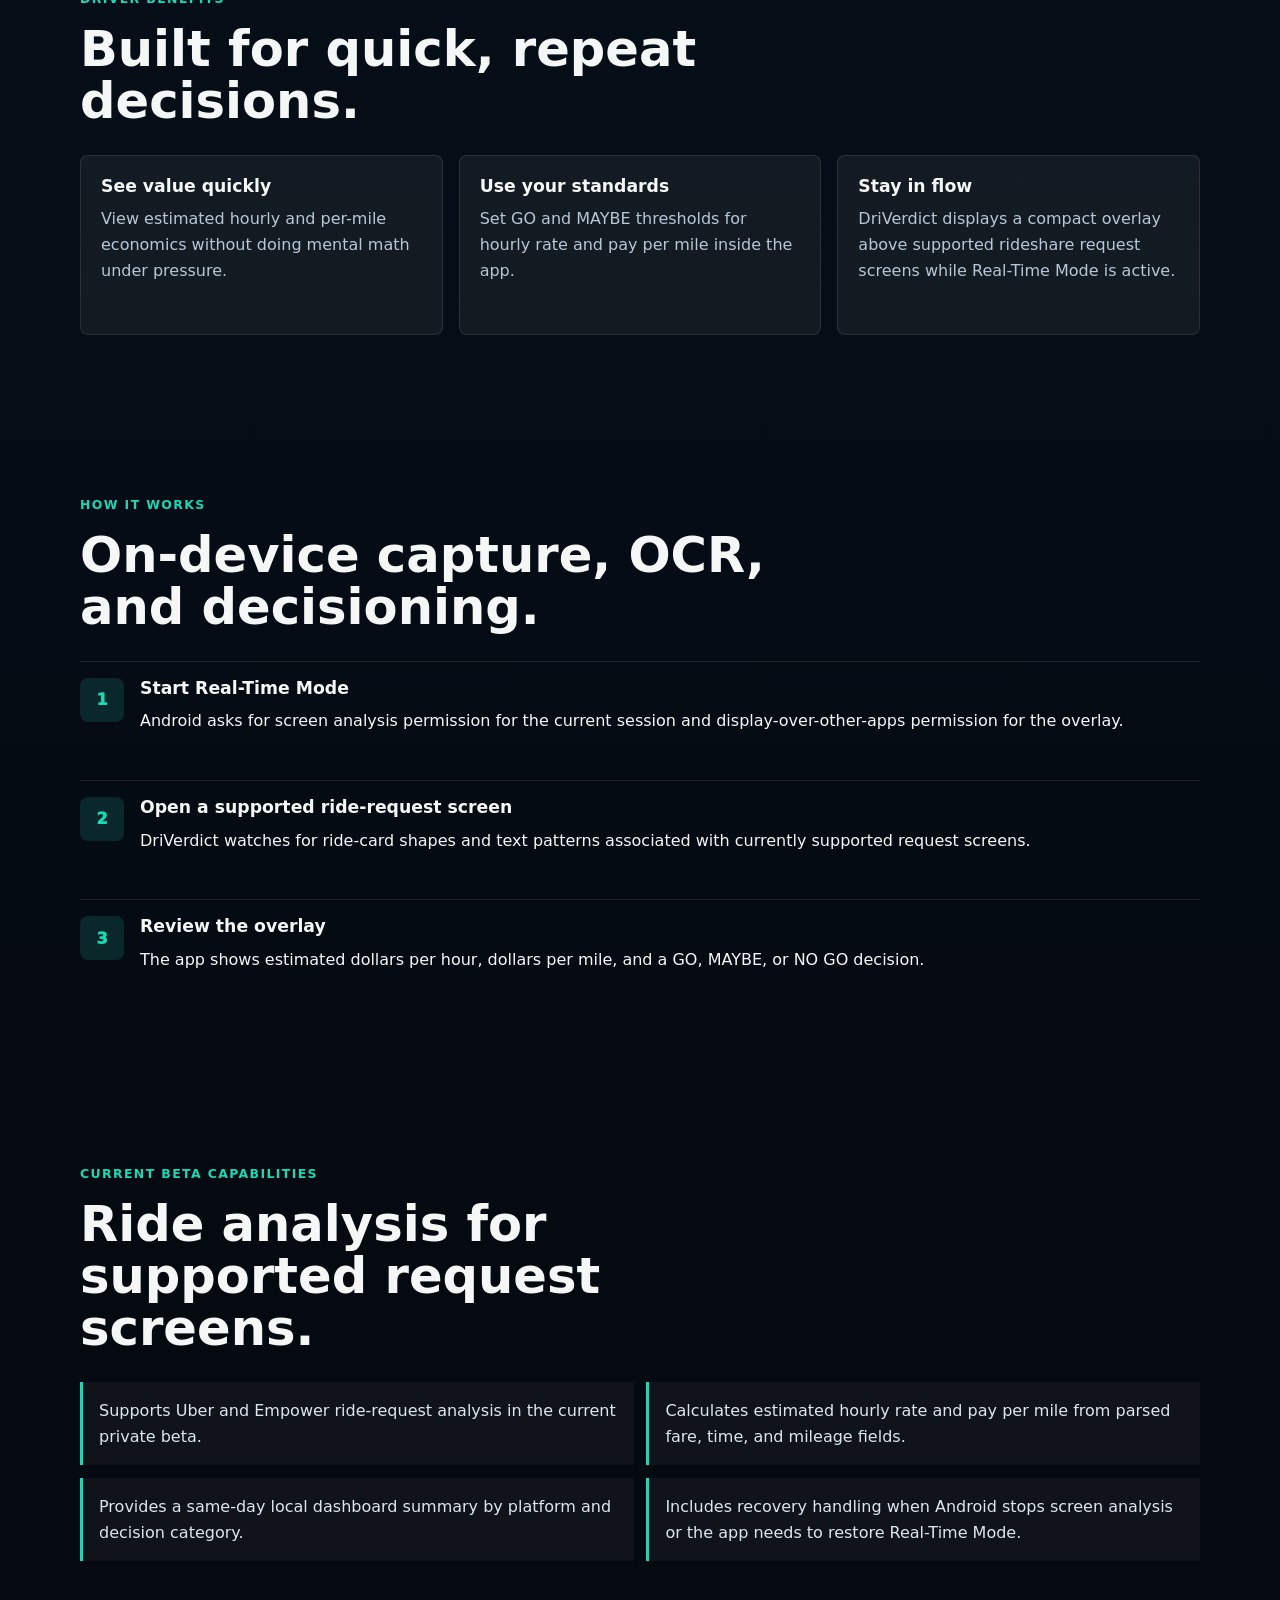
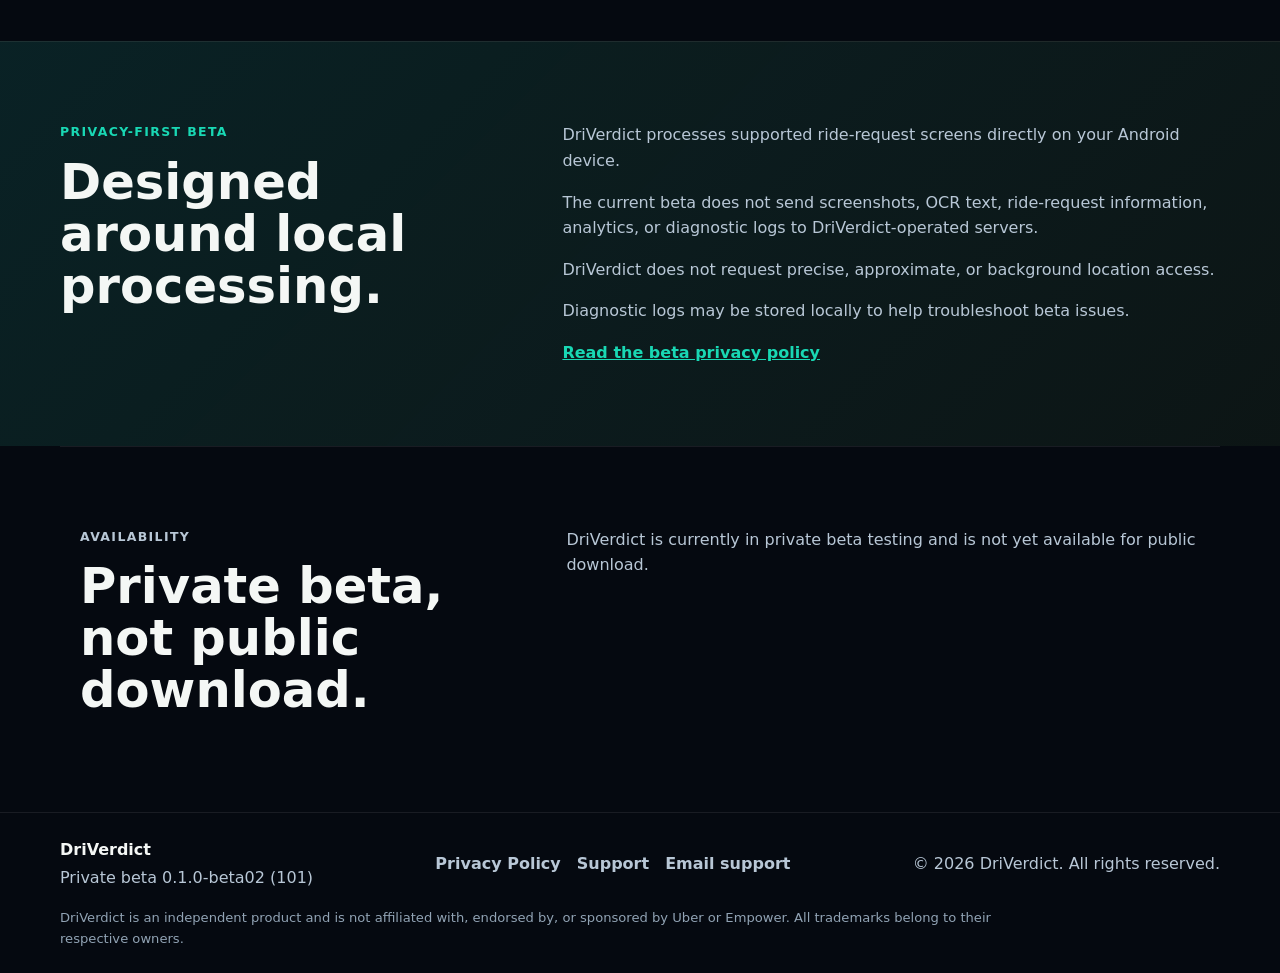
==== commit 4ee92bb1: "Update hero screenshot and beta version" ====
--- a/index.html
+++ b/index.html
@@ -51,11 +51,10 @@
       <figure class="hero-panel" aria-label="DriVerdict result preview">
         <div class="phone-frame">
           <div class="screenshot-wrap">
-            <img src="assets/drivervdict-ride-analysis.webp" width="900" height="1842" alt="DriVerdict displaying hourly and per-mile calculations over a rideshare request.">
-            <div class="analysis-rebrand" aria-hidden="true"><strong>DriVerdict</strong><span>Ride analyzed: $16.10, 40 min, 25.2 mi, $24.15/hr, $0.64/mi, GO</span></div>
+            <img src="assets/drivervdict-ride-analysis.webp" width="900" height="1842" alt="DriVerdict showing a color-coded GO analysis over a supported ride request.">
           </div>
         </div>
-        <figcaption>DriVerdict analyzing a ride request during private beta testing. Pickup information obscured for privacy.</figcaption>
+        <figcaption>DriVerdict analyzing a ride request during private beta testing. Pickup and destination details obscured for privacy.</figcaption>
       </figure>
     </section>
 
@@ -128,7 +127,7 @@
   </main>
 
   <footer class="site-footer">
-    <div><strong>DriVerdict</strong><span>Private beta 0.1.0-beta01 (100)</span></div>
+    <div><strong>DriVerdict</strong><span>Private beta 0.1.0-beta02 (101)</span></div>
     <nav aria-label="Footer navigation"><a href="privacy.html">Privacy Policy</a><a href="support.html">Support</a><a href="mailto:support.tripiq@gmail.com">Email support</a></nav>
     <p>&copy; 2026 DriVerdict. All rights reserved.</p>
     <p class="footer-legal">DriVerdict is an independent product and is not affiliated with, endorsed by, or sponsored by Uber or Empower. All trademarks belong to their respective owners.</p>
--- a/styles.css
+++ b/styles.css
@@ -55,25 +55,6 @@
 .phone-frame { width: min(340px, 100%); padding: .55rem; border: 1px solid rgba(255, 255, 255, .14); border-radius: 28px; background: linear-gradient(160deg, #101b28, #050910 56%, #0c211d); box-shadow: var(--shadow); overflow: hidden; }
 .phone-frame img { display: block; width: 100%; height: auto; border-radius: 20px; }
 .screenshot-wrap { position: relative; }
-.analysis-rebrand {
-  position: absolute;
-  left: 8.9%;
-  top: 5.35%;
-  width: 78.9%;
-  min-height: 13.3%;
-  padding: 4.1% 2.5% 2.3%;
-  display: flex;
-  flex-direction: column;
-  align-items: center;
-  justify-content: center;
-  background: rgba(19, 23, 30, .96);
-  border-radius: 20px;
-  color: #fff;
-  line-height: 1.12;
-  text-align: center;
-}
-.analysis-rebrand strong { font-size: clamp(.82rem, 1.65vw, 1.18rem); line-height: 1; }
-.analysis-rebrand span { margin-top: .32rem; font-size: clamp(.56rem, 1.12vw, .78rem); }
 .hero-panel figcaption { max-width: 340px; margin: 0; color: #91a3b4; font-size: .82rem; line-height: 1.45; text-align: center; }
 .split-section, .beta-note, .privacy-band { display: grid; grid-template-columns: .8fr 1.2fr; gap: clamp(1.5rem, 5vw, 4rem); align-items: start; border-top: 1px solid rgba(255, 255, 255, .08); }
 .split-section p, .beta-note p, .privacy-points p, .info-card p, .support-panel p, .policy-content p { color: var(--muted); }
